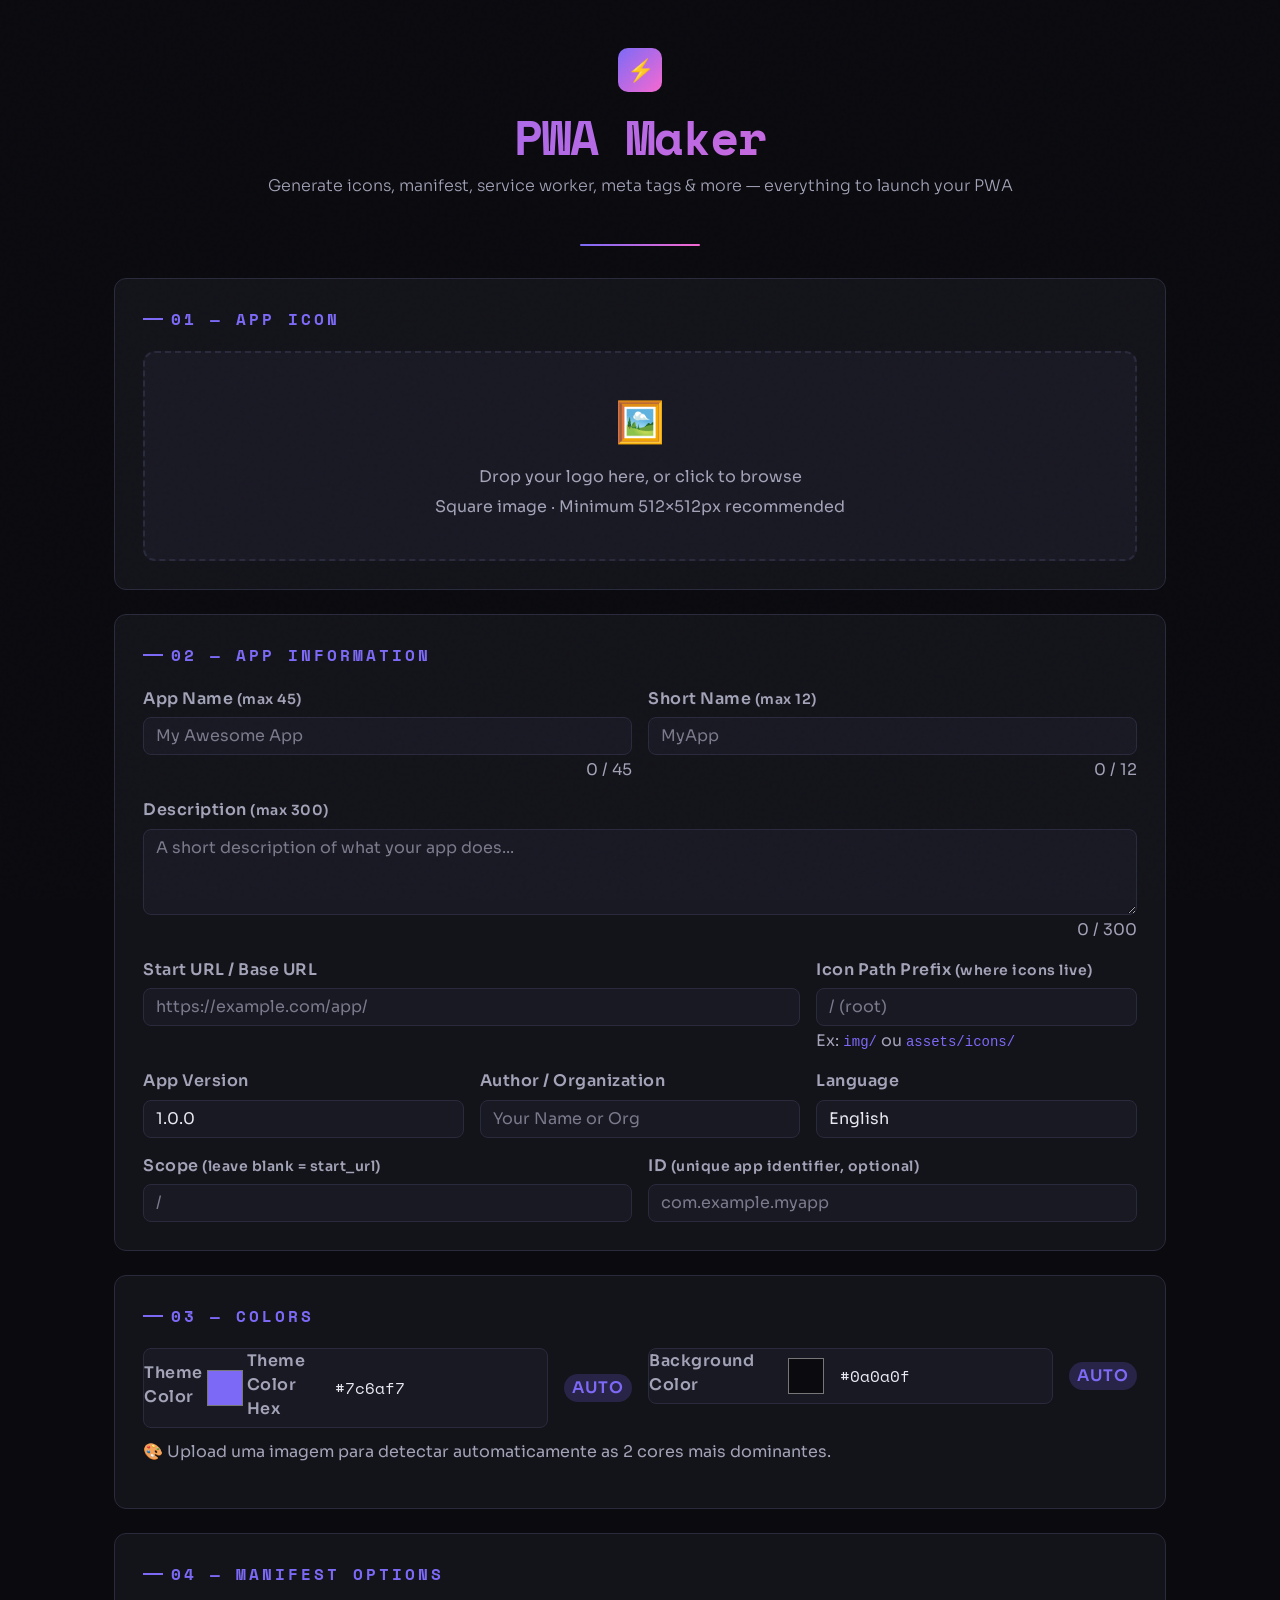
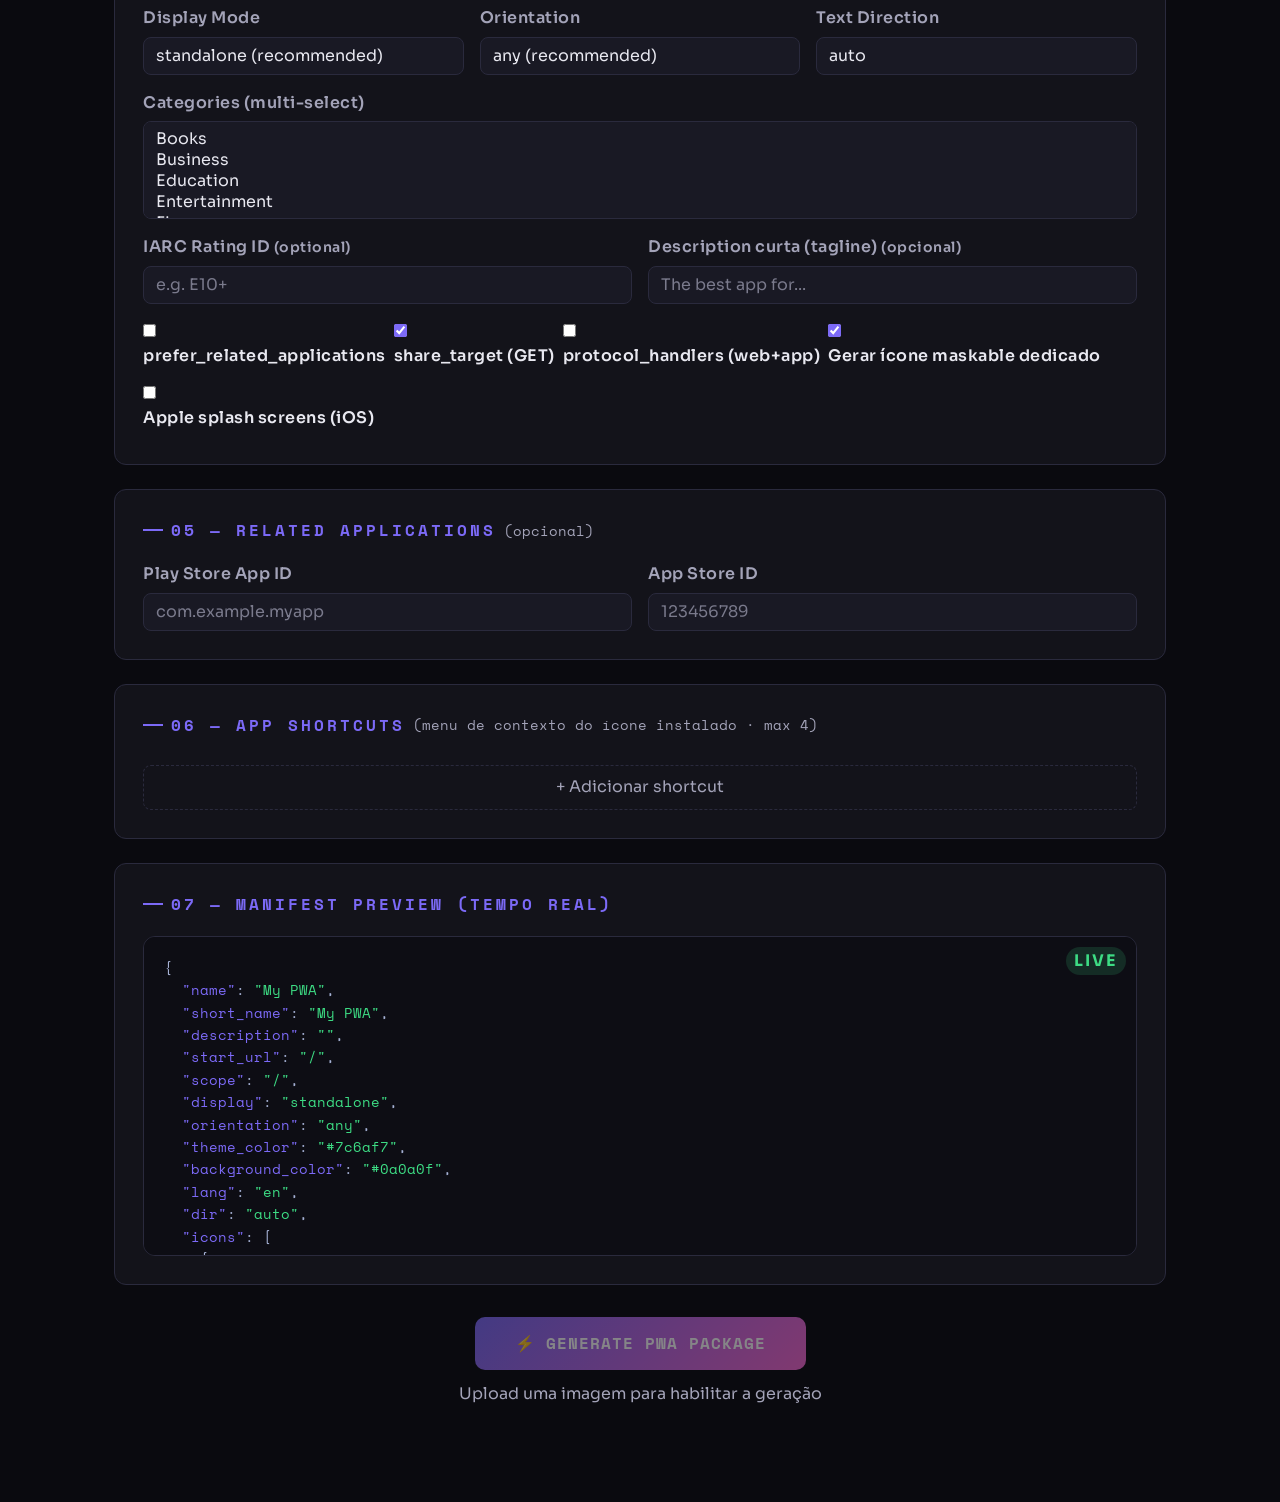
==== index.html @ 0af58d2f "Update color picker labels in index.html" ====
<!doctype html>
<html lang="en">
    <head>
        <meta charset="UTF-8" />
        <meta name="viewport" content="width=device-width, initial-scale=1.0" />
        <title>PWA Maker — Complete PWA Generator</title>
        <link rel="preconnect" href="https://fonts.googleapis.com" />
        <link rel="preconnect" href="https://fonts.gstatic.com" crossorigin />
        <link
            href="https://fonts.googleapis.com/css2?family=Space+Mono:wght@400;700&family=Sora:wght@300;400;600&display=swap"
            rel="stylesheet"
        />
        <link href="https://cdn.jsdelivr.net/npm/bootstrap@5.3.2/dist/css/bootstrap.min.css" rel="stylesheet" />
        <link href="https://cdn.jsdelivr.net/npm/select2@4.1.0-rc.0/dist/css/select2.min.css" rel="stylesheet" />
        <link
            href="https://cdn.jsdelivr.net/npm/select2-bootstrap-5-theme@1.3.0/dist/select2-bootstrap-5-theme.min.css"
            rel="stylesheet"
        />
        <link rel="stylesheet" type="text/css" href="style.css" />
        <meta charset="UTF-8">
        <meta name="viewport" content="width=device-width, initial-scale=1.0">
        <title>PWA Maker</title>
        <meta name="title" content="PWA Maker">
        <meta name="description" content="Create a complete PWA, easy and fast">
        <meta name="keywords" content="productivity, utilities">
        <meta name="author" content="Terremoth @ Imaginum Softworks">
        <meta name="language" content="en">
        <meta name="robots" content="index, follow">
        <meta name="revisit-after" content="7 days">
        <meta name="generator" content="PWA Maker">
        <link rel="canonical" href="https://terremoth.github.io/pwa-maker/">
        
        <!-- ══════════════════════════════════════════════ -->
        <!-- Open Graph / Facebook / LinkedIn / WhatsApp    -->
        <!-- ══════════════════════════════════════════════ -->
        <meta property="og:type" content="website">
        <meta property="og:url" content="https://terremoth.github.io/pwa-maker/">
        <meta property="og:title" content="PWA Maker">
        <meta property="og:description" content="Create a complete PWA, easy and fast">
        <meta property="og:image" content="https://terremoth.github.io/pwa-maker/img/social-preview-github.png">
        <meta property="og:image:secure_url" content="https://terremoth.github.io/pwa-maker/img/social-preview-github.png">
        <meta property="og:image:type" content="image/png">
        <meta property="og:image:width" content="1280">
        <meta property="og:image:height" content="640">
        <meta property="og:image:alt" content="PWA Maker">
        <meta property="og:locale" content="en_US">
        <meta property="og:site_name" content="PWA Maker">
        
        <!-- ══════════════════════════════════════════════ -->
        <!-- Twitter / X                                    -->
        <!-- ══════════════════════════════════════════════ -->
        <meta name="twitter:card" content="summary_large_image">
        <meta name="twitter:site" content="@yourhandle">
        <meta name="twitter:creator" content="@yourhandle">
        <meta name="twitter:url" content="https://terremoth.github.io/pwa-maker/">
        <meta name="twitter:title" content="PWA Maker">
        <meta name="twitter:description" content="Create a complete PWA, easy and fast">
        <meta name="twitter:image" content="https://terremoth.github.io/pwa-maker/img/social-preview-github.png">
        <meta name="twitter:image:alt" content="PWA Maker">
        
        <!-- ══════════════════════════════════════════════ -->
        <!-- Pinterest                                      -->
        <!-- ══════════════════════════════════════════════ -->
        <meta name="pinterest-rich-pin" content="true">
        
        <!-- ══════════════════════════════════════════════ -->
        <!-- Microsoft / Windows / Edge                     -->
        <!-- ══════════════════════════════════════════════ -->
        <meta name="msapplication-TileColor" content="#8060e0">
        <meta name="msapplication-TileImage" content="img/icon-192.png">
        <meta name="msapplication-tooltip" content="Create a complete PWA, easy and fast">
        <meta name="msapplication-starturl" content="https://terremoth.github.io/pwa-maker/">
        <meta name="msapplication-navbutton-color" content="#e0e0ff">
        <meta name="msapplication-config" content="browserconfig.xml">
        <meta name="msapplication-task" content="name=PWA Maker;action-uri=https://terremoth.github.io/pwa-maker/;icon-uri=img/icon-32.png">
        
        <!-- ══════════════════════════════════════════════ -->
        <!-- Apple / iOS / Safari                           -->
        <!-- ══════════════════════════════════════════════ -->
        <meta name="apple-mobile-web-app-capable" content="yes">
        <meta name="apple-mobile-web-app-status-bar-style" content="black-translucent">
        <meta name="apple-mobile-web-app-title" content="PWA Maker">
        <meta name="format-detection" content="telephone=no">
        
        <!-- ══════════════════════════════════════════════ -->
        <!-- PWA / Theme Color                              -->
        <!-- ══════════════════════════════════════════════ -->
        <meta name="theme-color" content="#e0e0ff">
        <meta name="mobile-web-app-capable" content="yes">
        <meta name="application-name" content="PWA Maker">
        
        <!-- ══════════════════════════════════════════════ -->
        <!-- Favicon & Icons                                -->
        <!-- ══════════════════════════════════════════════ -->
        <link rel="shortcut icon" href="img/favicon.ico">
        <link rel="icon" type="image/x-icon" href="img/favicon.ico">
        <link rel="icon" type="image/png" sizes="16x16" href="img/icon-16.png">
        <link rel="icon" type="image/png" sizes="32x32" href="img/icon-32.png">
        <link rel="icon" type="image/png" sizes="64x64" href="img/icon-64.png">
        <link rel="icon" type="image/png" sizes="128x128" href="img/icon-128.png">
        <link rel="icon" type="image/png" sizes="192x192" href="img/icon-192.png">
        <link rel="icon" type="image/png" sizes="512x512" href="img/icon-512.png">
        <link rel="apple-touch-icon" href="img/icon-192.png">
        <link rel="apple-touch-icon" sizes="180x180" href="img/icon-192.png">
        <link rel="apple-touch-icon" sizes="512x512" href="img/icon-512.png">
        <link rel="mask-icon" href="img/icon-512.png" color="#e0e0ff">
        
        <!-- ══════════════════════════════════════════════ -->
        <!-- Manifest                                       -->
        <!-- ══════════════════════════════════════════════ -->
        <link rel="manifest" href="manifest.json">
        
        <!-- ══════════════════════════════════════════════ -->
        <!-- Service Worker + PWA Install Prompt            -->
        <!-- (place before </body> or keep here)            -->
        <!-- ══════════════════════════════════════════════ -->
        <script>
        if ('serviceWorker' in navigator) {
          window.addEventListener('load', () => {
            navigator.serviceWorker.register('service-worker.js').then(reg => {
              console.log('[PWA] SW registered, scope:', reg.scope);
              reg.addEventListener('updatefound', () => {
                const nw = reg.installing;
                nw.addEventListener('statechange', () => {
                  if (nw.state === 'installed' && navigator.serviceWorker.controller) {
                    if (confirm('Nova versão disponível! Recarregar?')) {
                      nw.postMessage({ type: 'SKIP_WAITING' });
                      location.reload();
                    }
                  }
                });
              });
            }).catch(err => console.error('[PWA] SW failed:', err));
          });
        }
        
        let _installPrompt = null;
        window.addEventListener('beforeinstallprompt', e => {
          e.preventDefault(); _installPrompt = e;
          // Show your install button: document.getElementById('btn-install').hidden = false;
        });
        function installPWA() {
          if (!_installPrompt) return;
          _installPrompt.prompt();
          _installPrompt.userChoice.then(() => { _installPrompt = null; });
        }
        window.addEventListener('appinstalled', () => console.log('[PWA] App installed!'));
        </script>
    </head>
    <body>
        <header>
            <div class="logo-icon">⚡</div>
            <h1>PWA Maker</h1>
            <p class="subtitle">
                Generate icons, manifest, service worker, meta tags & more — everything to launch your PWA
            </p>
        </header>

        <div class="main-container">
            <!-- ── 01 Icon ─────────────────────────────────────────── -->
            <div class="section-card">
                <label for="iconFile" class="section-title">01 — App Icon</label>
                <div id="dropZone" class="drop-zone">
                    <input type="file" id="iconFile" accept="image/*" />
                    <span class="drop-zone-icon">🖼️</span>
                    <div class="drop-zone-text">Drop your logo here, or click to browse</div>
                    <div class="drop-zone-hint">Square image · Minimum 512×512px recommended</div>
                </div>
                <div id="previewContainer" class="preview-container mt-3">
                    <img id="previewImg" class="preview-img" src="" alt="Preview" />
                    <div class="preview-info">
                        <div id="previewName" class="preview-name"></div>
                        <div id="previewSize" class="preview-size"></div>
                        <div id="previewDims" class="preview-size"></div>
                    </div>
                    <button class="btn-remove" id="removeIcon">✕</button>
                </div>
                <!-- Maskable preview -->
                <div class="maskable-preview" id="maskablePreview">
                    <div style="color: var(--muted); width: 100%; margin-bottom: 0.25rem">
                        🎭 <strong style="color: var(--text)">Maskable icon preview</strong> — como ficará em diferentes
                        formatos de recorte Android:
                    </div>
                    <div class="mask-item mask-circle">
                        <canvas id="maskCircle" width="64" height="64"></canvas><span>Circle</span>
                    </div>
                    <div class="mask-item mask-squircle">
                        <canvas id="maskSquircle" width="64" height="64"></canvas><span>Squircle</span>
                    </div>
                    <div class="mask-item mask-square">
                        <canvas id="maskSquare" width="64" height="64"></canvas><span>Square</span>
                    </div>
                    <div class="mask-item">
                        <canvas id="maskFull" width="64" height="64"></canvas><span>Full (safe zone)</span>
                    </div>
                </div>
            </div>

            <!-- ── 02 App Info ─────────────────────────────────────── -->
            <div class="section-card">
                <div class="section-title">02 — App Information</div>
                <div class="row g-3">
                    <div class="col-md-6">
                        <label for="appName">App Name <small style="color: var(--muted)">(max 45)</small></label>
                        <input
                            type="text"
                            id="appName"
                            class="form-control"
                            maxlength="45"
                            placeholder="My Awesome App"
                        />
                        <div class="char-count" id="nameCount">0 / 45</div>
                    </div>
                    <div class="col-md-6">
                        <label for="shortName">Short Name <small style="color: var(--muted)">(max 12)</small></label>
                        <input type="text" id="shortName" class="form-control" maxlength="12" placeholder="MyApp" />
                        <div class="char-count" id="shortCount">0 / 12</div>
                    </div>
                    <div class="col-12">
                        <label for="description">Description <small style="color: var(--muted)">(max 300)</small></label>
                        <textarea
                            id="description"
                            class="form-control"
                            maxlength="300"
                            rows="3"
                            placeholder="A short description of what your app does..."
                        ></textarea>
                        <div class="char-count" id="descCount">0 / 300</div>
                    </div>
                    <div class="col-md-8">
                        <label for="startUrl">Start URL / Base URL</label>
                        <input type="url" id="startUrl" class="form-control" placeholder="https://example.com/app/" />
                        <div class="field-error" id="urlError">Please enter a valid URL starting with https://</div>
                    </div>
                    <div class="col-md-4">
                        <label for="iconPath">Icon Path Prefix <small style="color: var(--muted)">(where icons live)</small></label>
                        <input type="text" id="iconPath" class="form-control" placeholder="/ (root)" value="" />
                        <div style="color: var(--muted); margin-top: 3px">
                            Ex: <code style="color: var(--accent)">img/</code> ou
                            <code style="color: var(--accent)">assets/icons/</code>
                        </div>
                    </div>
                    <div class="col-md-4">
                        <label for="appVersion">App Version</label>
                        <input type="text" id="appVersion" class="form-control" placeholder="1.0.0" value="1.0.0" />
                    </div>
                    <div class="col-md-4">
                        <label for="appAuthor">Author / Organization</label>
                        <input type="text" id="appAuthor" class="form-control" placeholder="Your Name or Org" />
                    </div>
                    <div class="col-md-4">
                        <label for="appLang">Language</label>
                        <select id="appLang" class="form-select">
                            <option value="en" data-locale="en_US">English</option>
                            <option value="pt" data-locale="pt_BR">Portuguese (Brazil)</option>
                            <option value="pt-PT" data-locale="pt_PT">Portuguese (Portugal)</option>
                            <option value="es" data-locale="es_ES">Spanish</option>
                            <option value="fr" data-locale="fr_FR">French</option>
                            <option value="de" data-locale="de_DE">German</option>
                            <option value="it" data-locale="it_IT">Italian</option>
                            <option value="ja" data-locale="ja_JP">Japanese</option>
                            <option value="zh" data-locale="zh_CN">Chinese (Simplified)</option>
                            <option value="zh-TW" data-locale="zh_TW">Chinese (Traditional)</option>
                            <option value="ko" data-locale="ko_KR">Korean</option>
                            <option value="ar" data-locale="ar_SA">Arabic</option>
                            <option value="ru" data-locale="ru_RU">Russian</option>
                            <option value="nl" data-locale="nl_NL">Dutch</option>
                            <option value="pl" data-locale="pl_PL">Polish</option>
                            <option value="sv" data-locale="sv_SE">Swedish</option>
                            <option value="tr" data-locale="tr_TR">Turkish</option>
                            <option value="hi" data-locale="hi_IN">Hindi</option>
                            <option value="id" data-locale="id_ID">Indonesian</option>
                            <option value="vi" data-locale="vi_VN">Vietnamese</option>
                        </select>
                    </div>
                    <div class="col-md-6">
                        <label for="scope">Scope <small style="color: var(--muted)">(leave blank = start_url)</small></label>
                        <input type="text" id="scope" class="form-control" placeholder="/" />
                    </div>
                    <div class="col-md-6">
                        <label for="appId">ID <small style="color: var(--muted)">(unique app identifier, optional)</small></label>
                        <input type="text" id="appId" class="form-control" placeholder="com.example.myapp" />
                    </div>
                </div>
            </div>

            <!-- ── 03 Colors ───────────────────────────────────────── -->
            <div class="section-card">
                <div class="section-title">03 — Colors</div>
                <div class="row g-3">
                    <div class="col-md-6">
                        <div class="color-row">
                            <div class="color-input-wrap">
                                <label for="themeColorPicker">Theme Color</label>
                                <input type="color" class="color-swatch" id="themeColorPicker" value="#7c6af7" />
                                <label for="themeColorHex">Theme Color Hex</label>
                                <input type="text" class="color-hex" id="themeColorHex" value="#7c6af7" maxlength="7" />
                            </div>
                            <span class="auto-badge" id="themeBadge">auto</span>
                        </div>
                    </div>
                    <div class="col-md-6">
                        <div class="color-row">
                            <div class="color-input-wrap">
                                <label for="bgColorPicker">Background Color</label>
                                <input type="color" class="color-swatch" id="bgColorPicker" value="#0a0a0f" />
                                <label for="bgColorHex" style="display:none;visibility:hidden">Background Color Hex</label>
                                <input type="text" class="color-hex" id="bgColorHex" value="#0a0a0f" maxlength="7" />
                            </div>
                            <span class="auto-badge" id="bgBadge">auto</span>
                        </div>
                    </div>
                </div>
                <p style="color: var(--muted); margin-top: 0.75rem">
                    🎨 Upload uma imagem para detectar automaticamente as 2 cores mais dominantes.
                </p>
            </div>

            <!-- ── 04 Manifest Options ─────────────────────────────── -->
            <div class="section-card">
                <div class="section-title">04 — Manifest Options</div>
                <div class="row g-3">
                    <div class="col-md-4">
                        <label for="display">Display Mode</label>
                        <select id="display" class="form-select">
                            <option value="standalone">standalone (recommended)</option>
                            <option value="fullscreen">fullscreen</option>
                            <option value="minimal-ui">minimal-ui</option>
                            <option value="browser">browser</option>
                        </select>
                    </div>
                    <div class="col-md-4">
                        <label for="orientation">Orientation</label>
                        <select id="orientation" class="form-select">
                            <option value="any">any (recommended)</option>
                            <option value="natural">natural</option>
                            <option value="portrait">portrait</option>
                            <option value="portrait-primary">portrait-primary</option>
                            <option value="portrait-secondary">portrait-secondary</option>
                            <option value="landscape">landscape</option>
                            <option value="landscape-primary">landscape-primary</option>
                            <option value="landscape-secondary">landscape-secondary</option>
                        </select>
                    </div>
                    <div class="col-md-4">
                        <label for="dir">Text Direction</label>
                        <select id="dir" class="form-select">
                            <option value="auto">auto</option>
                            <option value="ltr">ltr (left-to-right)</option>
                            <option value="rtl">rtl (right-to-left)</option>
                        </select>
                    </div>
                    <div class="col-12">
                        <label for="categories">Categories (multi-select)</label>
                        <select id="categories" class="form-select" multiple>
                            <option value="books">Books</option>
                            <option value="business">Business</option>
                            <option value="education">Education</option>
                            <option value="entertainment">Entertainment</option>
                            <option value="finance">Finance</option>
                            <option value="fitness">Fitness</option>
                            <option value="food">Food</option>
                            <option value="games">Games</option>
                            <option value="government">Government</option>
                            <option value="health">Health</option>
                            <option value="kids">Kids</option>
                            <option value="lifestyle">Lifestyle</option>
                            <option value="magazines">Magazines</option>
                            <option value="medical">Medical</option>
                            <option value="music">Music</option>
                            <option value="navigation">Navigation</option>
                            <option value="news">News</option>
                            <option value="personalization">Personalization</option>
                            <option value="photo">Photo</option>
                            <option value="politics">Politics</option>
                            <option value="productivity">Productivity</option>
                            <option value="security">Security</option>
                            <option value="shopping">Shopping</option>
                            <option value="social">Social</option>
                            <option value="sports">Sports</option>
                            <option value="travel">Travel</option>
                            <option value="utilities">Utilities</option>
                            <option value="weather">Weather</option>
                        </select>
                    </div>
                    <div class="col-md-6">
                        <label for="iarc">IARC Rating ID <small style="color: var(--muted)">(optional)</small></label>
                        <input type="text" id="iarc" class="form-control" placeholder="e.g. E10+" />
                    </div>
                    <div class="col-md-6">
                        <label for="tagline">Description curta (tagline) <small style="color: var(--muted)">(opcional)</small></label>
                        <input
                            type="text"
                            id="tagline"
                            class="form-control"
                            maxlength="120"
                            placeholder="The best app for..."
                        />
                    </div>
                    <div class="col-12">
                        <div class="row g-2">
                            <div class="col-auto">
                                <input type="checkbox" id="preferRelatedApps" style="accent-color: var(--accent)" />    
                                <label for="preferRelatedApps" class="d-flex align-items-center gap-2" style="color: var(--text); cursor: pointer;">prefer_related_applications</label>
                            </div>
                            <div class="col-auto">
                                 <input
                                        type="checkbox"
                                        id="includeShareTarget"
                                        checked
                                        style="accent-color: var(--accent)"
                                    />
                                <label
                                    for="includeShareTarget"
                                    class="d-flex align-items-center gap-2"
                                    style="color: var(--text); cursor: pointer;">
                                    share_target (GET)
                                </label>
                            </div>
                            <div class="col-auto">
                                 <input
                                        type="checkbox"
                                        id="includeProtocolHandlers"
                                        style="accent-color: var(--accent)"
                                    />
                                <label
                                    for="includeProtocolHandlers"
                                    class="d-flex align-items-center gap-2"
                                    style="color: var(--text); cursor: pointer;">
                                    protocol_handlers (web+app)
                                </label>
                            </div>
                            <div class="col-auto">
                                <input
                                        type="checkbox"
                                        id="genMaskable"
                                        checked
                                        style="accent-color: var(--accent)"
                                    />
                                <label
                                    for="genMaskable"
                                    class="d-flex align-items-center gap-2"
                                    style="color: var(--text); cursor: pointer;">
                                    Gerar ícone maskable dedicado
                                </label>
                            </div>
                            <div class="col-auto">
                                <input type="checkbox" id="genSplash" style="accent-color: var(--accent)" />
                                <label
                                    for="genSplash"
                                    class="d-flex align-items-center gap-2"
                                    style="color: var(--text); cursor: pointer;">
                                    Apple splash screens (iOS)
                                </label>
                            </div>
                        </div>
                    </div>
                </div>
            </div>

            <!-- ── 05 Related Apps ─────────────────────────────────── -->
            <div class="section-card">
                <div class="section-title">
                    05 — Related Applications
                    <small
                        style="
                            color: var(--muted);
                            letter-spacing: 0;
                            text-transform: none;
                            font-weight: 400;
                        "
                        >(opcional)</small
                    >
                </div>
                <div class="row g-3">
                    <div class="col-md-6">
                        <label for="playStoreId">Play Store App ID</label>
                        <input type="text" id="playStoreId" class="form-control" placeholder="com.example.myapp" />
                    </div>
                    <div class="col-md-6">
                        <label for="appStoreId">App Store ID</label>
                        <input type="text" id="appStoreId" class="form-control" placeholder="123456789" />
                    </div>
                </div>
            </div>

            <!-- ── 06 Shortcuts ────────────────────────────────────── -->
            <div class="section-card">
                <div class="section-title">
                    06 — App Shortcuts
                    <small
                        style="
                            color: var(--muted);
                            letter-spacing: 0;
                            text-transform: none;
                            font-weight: 400;
                        "
                        >(menu de contexto do ícone instalado · max 4)</small
                    >
                </div>
                <div id="shortcutsList"></div>
                <button class="btn-add" id="addShortcut">+ Adicionar shortcut</button>
            </div>

            <!-- ── 07 Live Preview ─────────────────────────────────── -->
            <div class="section-card">
                <div class="section-title">07 — Manifest Preview (tempo real)</div>
                <div class="live-preview">
                    <span class="live-badge">LIVE</span>
                    <pre id="liveManifest">{}</pre>
                </div>
            </div>

            <!-- ── Generate ────────────────────────────────────────── -->
            <div style="text-align: center; margin: 2rem 0">
                <button id="generateBtn" class="btn-generate" disabled><span>⚡</span> Generate PWA Package</button>
                <p style="color: var(--muted); margin-top: 0.75rem" id="generateHint">
                    Upload uma imagem para habilitar a geração
                </p>
            </div>

            <!-- Progress -->
            <div class="progress-wrap" id="progressWrap">
                <div class="progress-text" id="progressText">Processando...</div>
                <div class="progress-bar-track"><div class="progress-bar-fill" id="progressFill"></div></div>
            </div>

            <!-- ── Output ──────────────────────────────────────────── -->
            <div class="output-section" id="outputSection">
                <div class="section-card">
                    <div class="section-title">✅ Arquivos Gerados</div>
                    <div class="d-flex gap-3 flex-wrap align-items-center">
                        <a id="downloadZip" class="download-btn">📦 Download icons.zip</a>
                        <div style="color: var(--muted)" id="zipContents"></div>
                    </div>
                </div>

                <div class="section-card">
                    <div class="section-title">🖼️ Icon Preview</div>
                    <div class="icon-grid" id="iconGrid"></div>
                </div>

                <div class="section-card">
                    <div class="section-title">📋 Code Output</div>
                    <div class="output-tabs">
                        <button class="tab-btn active" data-tab="headTab">HTML Head</button>
                        <button class="tab-btn" data-tab="manifestTab">manifest.json</button>
                        <button class="tab-btn" data-tab="swTab">service-worker.js</button>
                        <button class="tab-btn" data-tab="jsonldTab">JSON-LD</button>
                        <button class="tab-btn" data-tab="offlineTab">offline.html</button>
                        <button class="tab-btn" data-tab="robotsTab">robots.txt</button>
                    </div>
                    <div class="tab-content active" id="headTab">
                        <div class="code-block">
                            <button class="btn-copy" onclick="copyCode('headCode')">copy</button>
                            <pre id="headCode"></pre>
                        </div>
                    </div>
                    <div class="tab-content" id="manifestTab">
                        <div class="code-block">
                            <button class="btn-copy" onclick="copyCode('manifestCode')">copy</button>
                            <pre id="manifestCode"></pre>
                        </div>
                    </div>
                    <div class="tab-content" id="swTab">
                        <div style="color: var(--muted); margin-bottom: 0.75rem; padding: 0 2px">
                            ⚙️ Coloque na <strong style="color: var(--text)">raiz do site</strong> (mesmo nível do
                            index.html). O registro está incluído no HTML Head.
                        </div>
                        <div class="code-block">
                            <button class="btn-copy" onclick="copyCode('swCode')">copy</button>
                            <pre id="swCode"></pre>
                        </div>
                    </div>
                    <div class="tab-content" id="jsonldTab">
                        <div class="code-block">
                            <button class="btn-copy" onclick="copyCode('jsonldCode')">copy</button>
                            <pre id="jsonldCode"></pre>
                        </div>
                    </div>
                    <div class="tab-content" id="offlineTab">
                        <div style="color: var(--muted); margin-bottom: 0.75rem; padding: 0 2px">
                            📴 Página exibida quando o usuário está offline e a página não está em cache. Salve como
                            <strong style="color: var(--text)">offline.html</strong> na raiz.
                        </div>
                        <div class="code-block">
                            <button class="btn-copy" onclick="copyCode('offlineCode')">copy</button>
                            <pre id="offlineCode"></pre>
                        </div>
                    </div>
                    <div class="tab-content" id="robotsTab">
                        <div style="color: var(--muted); margin-bottom: 0.75rem; padding: 0 2px">
                            🤖 <strong style="color: var(--text)">robots.txt</strong> +
                            <strong style="color: var(--text)">sitemap.xml</strong> básicos gerados com sua URL.
                        </div>
                        <div class="code-block" style="margin-bottom: 0.75rem">
                            <button class="btn-copy" onclick="copyCode('robotsCode')">copy robots.txt</button>
                            <pre id="robotsCode"></pre>
                        </div>
                        <div class="code-block">
                            <button class="btn-copy" onclick="copyCode('sitemapCode')">copy sitemap.xml</button>
                            <pre id="sitemapCode"></pre>
                        </div>
                    </div>
                </div>
            </div>

            <!-- Sticky regen -->
            <div class="sticky-regen" id="stickyRegen">
                <button class="btn-regen" id="regenBtn">↺ Regenerar com dados atuais</button>
            </div>
        </div>
        <!-- /main-container -->

        <!-- Toast container -->
        <div class="toast-container" id="toastContainer"></div>
        <script defer src="https://code.jquery.com/jquery-3.7.1.min.js"></script>
        <script defer src="https://cdn.jsdelivr.net/npm/jszip@3.10.1/dist/jszip.min.js"></script>
        <script defer src="https://cdn.jsdelivr.net/npm/bootstrap@5.3.2/dist/js/bootstrap.bundle.min.js"></script>
        <script defer src="https://cdn.jsdelivr.net/npm/select2@4.1.0-rc.0/dist/js/select2.min.js"></script>
        <script defer src="script.js"></script>
    </body>
</html>
---- style.css ----
:root {
    --bg: #0a0a0f;
    --surface: #13131a;
    --surface2: #191924;
    --border: #2a2a3d;
    --accent: #7c6af7;
    --accent2: #f768d1;
    --text: #e8e8f0;
    --muted: #A3A3B8;
    --success: #3ddc84;
    --warn: #f7a768;
    --danger: #f76868;
    --radius: 12px;
    /* Override Bootstrap CSS vars so Select2 b5 theme inherits our dark colors */
    --bs-body-color: #e8e8f0;
    --bs-body-bg: #1c1c28;
    --bs-border-color: #2a2a3d;
    --bs-body-color-rgb: 232, 232, 240;
}
* {
    box-sizing: border-box;
    margin: 0;
    padding: 0;
}
html {
    font-size: 100%;
}
body {
    background: var(--bg);
    color: var(--text);
    font-family: "Sora", sans-serif;
    min-height: 100vh;
    overflow-x: hidden;
    font-size: 1rem; /* 16px */
    line-height: 1.5;
}
body::before {
    content: "";
    position: fixed;
    inset: 0;
    background-image: url("data:image/svg+xml,%3Csvg viewBox='0 0 256 256' xmlns='http://www.w3.org/2000/svg'%3E%3Cfilter id='noise'%3E%3CfeTurbulence type='fractalNoise' baseFrequency='0.9' numOctaves='4' stitchTiles='stitch'/%3E%3C/filter%3E%3Crect width='100%25' height='100%25' filter='url(%23noise)' opacity='0.04'/%3E%3C/svg%3E");
    pointer-events: none;
    z-index: 9999;
    opacity: 0.4;
}

header {
    padding: 3rem 0 2rem;
    text-align: center;
    position: relative;
}
header::after {
    content: "";
    position: absolute;
    bottom: 0;
    left: 50%;
    transform: translateX(-50%);
    width: 120px;
    height: 2px;
    background: linear-gradient(90deg, var(--accent), var(--accent2));
    border-radius: 2px;
}
.logo-icon {
    width: 44px;
    height: 44px;
    background: linear-gradient(135deg, var(--accent), var(--accent2));
    border-radius: 10px;
    display: inline-flex;
    align-items: center;
    justify-content: center;
    font-size: 22px;
    margin-bottom: 1rem;
}
h1 {
    font-family: "Space Mono", monospace;
    font-size: clamp(1.8rem, 4vw, 3rem);
    font-weight: 700;
    letter-spacing: -1px;
    background: linear-gradient(135deg, var(--accent) 0%, var(--accent2) 100%);
    -webkit-background-clip: text;
    -webkit-text-fill-color: transparent;
    background-clip: text;
}
.subtitle {
    color: var(--muted);
    margin-top: 0.5rem;
    font-weight: 300;
}
.main-container {
    max-width: 1100px;
    margin: 0 auto;
    padding: 2rem 1.5rem 4rem;
}

.section-card {
    background: var(--surface);
    border: 1px solid var(--border);
    border-radius: var(--radius);
    padding: 1.75rem;
    margin-bottom: 1.5rem;
    transition: border-color 0.3s;
}
.section-card:hover {
    border-color: rgba(124, 106, 247, 0.4);
}
.section-title {
    font-family: "Space Mono", monospace;
    font-weight: 700;
    letter-spacing: 3px;
    text-transform: uppercase;
    color: var(--accent);
    margin-bottom: 1.25rem;
    display: flex;
    align-items: center;
    gap: 8px;
}
.section-title::before {
    content: "";
    display: block;
    width: 20px;
    height: 2px;
    background: var(--accent);
}

label {
    font-weight: 600;
    color: var(--muted);
    letter-spacing: 0.5px;
    margin-bottom: 0.4rem;
    display: block;
}
.form-control,
.form-select {
    background: var(--surface2) !important;
    border: 1px solid var(--border) !important;
    color: var(--text) !important;
    border-radius: 8px !important;
    font-family: "Sora", sans-serif !important;
    transition: border-color 0.2s, box-shadow 0.2s !important;
}
.form-control:focus,
.form-select:focus {
    border-color: var(--accent) !important;
    box-shadow: 0 0 0 3px rgba(124, 106, 247, 0.15) !important;
    outline: none !important;
}
.form-control::placeholder {
    color: var(--muted) !important;
    opacity: 0.7 !important;
}
.char-count {
    color: var(--muted);
    text-align: right;
    margin-top: 3px;
}
.char-count.warning {
    color: var(--warn);
}
.char-count.danger {
    color: var(--danger);
}
.field-error {
    color: var(--danger);
    margin-top: 4px;
    display: none;
}
.field-error.show {
    display: block;
}

/* Drop zone */
.drop-zone {
    border: 2px dashed var(--border);
    border-radius: var(--radius);
    padding: 2.5rem;
    text-align: center;
    cursor: pointer;
    transition: all 0.3s;
    position: relative;
    background: var(--surface2);
}
.drop-zone:hover,
.drop-zone.dragover {
    border-color: var(--accent);
    background: rgba(124, 106, 247, 0.05);
}
.drop-zone input[type="file"] {
    position: absolute;
    inset: 0;
    opacity: 0;
    cursor: pointer;
    width: 100%;
    height: 100%;
}
.drop-zone-icon {
    font-size: 2.5rem;
    margin-bottom: 0.75rem;
    display: block;
}
.drop-zone-text {
    color: var(--muted);
}
.drop-zone-hint {
    color: var(--muted);
    margin-top: 0.4rem;
}
.preview-container {
    display: none;
    align-items: center;
    gap: 1.5rem;
    padding: 1rem;
    background: var(--surface2);
    border: 1px solid var(--border);
    border-radius: var(--radius);
}
.preview-img {
    width: 72px;
    height: 72px;
    object-fit: cover;
    border-radius: 8px;
    border: 2px solid var(--border);
}
.preview-info {
    flex: 1;
}
.preview-name {
    font-weight: 600;
}
.preview-size {
    color: var(--muted);
    margin-top: 3px;
}
.btn-remove {
    background: none;
    border: none;
    color: var(--muted);
    cursor: pointer;
    font-size: 1.2rem;
    padding: 4px;
    transition: color 0.2s;
}
.btn-remove:hover {
    color: var(--danger);
}

/* Maskable preview */
.maskable-preview {
    display: none;
    gap: 12px;
    flex-wrap: wrap;
    margin-top: 1rem;
    align-items: center;
}
.maskable-preview.show {
    display: flex;
}
.mask-item {
    text-align: center;
}
.mask-item span {
    display: block;
    color: var(--muted);
    margin-top: 4px;
    font-family: "Space Mono", monospace;
}
.mask-circle canvas {
    border-radius: 50%;
}
.mask-squircle canvas {
    border-radius: 22%;
}
.mask-square canvas {
    border-radius: 4px;
}

/* Color row */
.color-row {
    display: flex;
    align-items: center;
    gap: 1rem;
}
.color-input-wrap {
    position: relative;
    display: flex;
    align-items: center;
    background: var(--surface2);
    border: 1px solid var(--border);
    border-radius: 8px;
    overflow: hidden;
    flex: 1;
    transition: border-color 0.2s;
}
.color-input-wrap:focus-within {
    border-color: var(--accent);
}
.color-swatch {
    width: 44px;
    height: 44px;
    border: none;
    background: none;
    cursor: pointer;
    padding: 4px;
    flex-shrink: 0;
}
.color-hex {
    flex: 1;
    background: none;
    border: none;
    outline: none;
    color: var(--text);
    font-family: "Space Mono", monospace;
    padding: 0 12px;
}
.auto-badge {
    letter-spacing: 1px;
    text-transform: uppercase;
    background: rgba(124, 106, 247, 0.2);
    color: var(--accent);
    padding: 2px 8px;
    border-radius: 20px;
    font-weight: 600;
    white-space: nowrap;
}

/* Select2 overrides */
.select2-container {
    width: 100% !important;
}
.select2-container--bootstrap-5 .select2-selection {
    background-color: var(--surface2) !important;
    border: 1px solid var(--border) !important;
    border-radius: 8px !important;
    min-height: 42px !important;
}
.select2-container--bootstrap-5.select2-container--focus .select2-selection,
.select2-container--bootstrap-5.select2-container--open .select2-selection {
    border-color: var(--accent) !important;
    box-shadow: 0 0 0 3px rgba(124, 106, 247, 0.15) !important;
}
.select2-container--bootstrap-5 .select2-selection--single {
    padding: 0 2.25rem 0 0.75rem !important;
}
.select2-container--bootstrap-5
    .select2-selection--single
    .select2-selection__rendered {
    color: var(--text) !important;
    line-height: 40px !important;
    padding: 0 !important;
}
.select2-container--bootstrap-5
    .select2-selection--single
    .select2-selection__placeholder {
    color: var(--muted) !important;
}
.select2-container--bootstrap-5 .select2-selection--multiple {
    padding: 4px 8px !important;
    min-height: 42px !important;
}
.select2-container--bootstrap-5 .select2-selection__choice {
    background: rgba(124, 106, 247, 0.2) !important;
    border: 1px solid rgba(124, 106, 247, 0.4) !important;
    color: var(--text) !important;
    border-radius: 20px !important;
    padding: 2px 10px !important;
}
.select2-container--bootstrap-5 .select2-selection__choice__remove {
    color: var(--muted) !important;
    border-right: none !important;
    background: none !important;
    padding-right: 4px !important;
}
.select2-container--bootstrap-5 .select2-selection__choice__remove:hover {
    color: var(--danger) !important;
    background: none !important;
}
.select2-container--bootstrap-5 .select2-dropdown {
    background-color: var(--surface) !important;
    border: 1px solid var(--border) !important;
    border-radius: 8px !important;
    box-shadow: 0 8px 32px rgba(0, 0, 0, 0.5) !important;
}
.select2-container--bootstrap-5 .select2-search--dropdown {
    padding: 8px !important;
    border-bottom: 1px solid var(--border) !important;
    background-color: var(--surface) !important;
}
.select2-container--bootstrap-5
    .select2-search--dropdown
    .select2-search__field {
    background-color: var(--surface2) !important;
    border: 1px solid var(--border) !important;
    color: var(--text) !important;
    border-radius: 6px !important;
    padding: 6px 10px !important;
    outline: none !important;
}
.select2-container--bootstrap-5 .select2-results {
    padding: 4px !important;
    background-color: var(--surface) !important;
}
.select2-container--bootstrap-5 .select2-results__option {
    color: var(--text) !important;
    padding: 8px 12px !important;
    border-radius: 6px !important;
    background-color: transparent !important;
}
.select2-container--bootstrap-5 .select2-results__option--highlighted,
.select2-container--bootstrap-5
    .select2-results__option--highlighted[aria-selected] {
    background-color: var(--accent) !important;
    color: #fff !important;
}
.select2-container--bootstrap-5
    .select2-results__option[aria-selected="true"]:not(
        .select2-results__option--highlighted
    ) {
    background-color: rgba(124, 106, 247, 0.15) !important;
    color: var(--accent) !important;
}

/* Shortcuts builder */
.shortcut-item {
    background: var(--surface2);
    border: 1px solid var(--border);
    border-radius: 8px;
    padding: 1rem;
    margin-bottom: 0.75rem;
    position: relative;
}
.shortcut-item .btn-remove-shortcut {
    position: absolute;
    top: 10px;
    right: 10px;
    background: none;
    border: none;
    color: var(--muted);
    cursor: pointer;
    font-size: 1rem;
    transition: color 0.2s;
}
.shortcut-item .btn-remove-shortcut:hover {
    color: var(--danger);
}
.btn-add {
    background: none;
    border: 1px dashed var(--border);
    color: var(--muted);
    border-radius: 8px;
    padding: 0.6rem 1rem;
    cursor: pointer;
    font-family: "Sora", sans-serif;
    transition: all 0.2s;
    width: 100%;
    margin-top: 0.5rem;
}
.btn-add:hover {
    border-color: var(--accent);
    color: var(--accent);
}

/* Manifest live preview */
.live-preview {
    background: #0d0d14;
    border: 1px solid var(--border);
    border-radius: var(--radius);
    padding: 1.25rem;
    overflow: auto;
    max-height: 320px;
    position: relative;
}
.live-preview pre {
    font-family: "Space Mono", monospace;
    color: #a8b4d8;
    margin: 0;
    white-space: pre;
    line-height: 1.6;
}
.live-badge {
    position: absolute;
    top: 10px;
    right: 10px;
    letter-spacing: 2px;
    text-transform: uppercase;
    background: rgba(61, 220, 132, 0.15);
    color: var(--success);
    padding: 2px 8px;
    border-radius: 20px;
    font-weight: 700;
}

/* Generate button */
.btn-generate {
    background: linear-gradient(135deg, var(--accent), var(--accent2));
    border: none;
    color: #fff;
    font-family: "Space Mono", monospace;
    font-weight: 700;
    letter-spacing: 1px;
    padding: 0.9rem 2.5rem;
    border-radius: 10px;
    cursor: pointer;
    transition: all 0.3s;
    display: inline-flex;
    align-items: center;
    gap: 10px;
    text-transform: uppercase;
}
.btn-generate:hover {
    transform: translateY(-2px);
    box-shadow: 0 8px 30px rgba(124, 106, 247, 0.4);
}
.btn-generate:active {
    transform: translateY(0);
}
.btn-generate:disabled {
    opacity: 0.5;
    cursor: not-allowed;
    transform: none;
    box-shadow: none;
}
.btn-regen {
    background: var(--surface2);
    border: 1px solid var(--accent);
    color: var(--accent);
    font-family: "Space Mono", monospace;
    font-weight: 700;
    letter-spacing: 1px;
    padding: 0.6rem 1.2rem;
    border-radius: 8px;
    cursor: pointer;
    transition: all 0.3s;
    display: inline-flex;
    align-items: center;
    gap: 8px;
    text-transform: uppercase;
}
.btn-regen:hover {
    background: var(--accent);
    color: #fff;
}

/* Progress */
.progress-wrap {
    display: none;
    background: var(--surface2);
    border: 1px solid var(--border);
    border-radius: var(--radius);
    padding: 1.5rem;
    margin-bottom: 1.5rem;
    text-align: center;
}
.progress-bar-track {
    height: 4px;
    background: var(--border);
    border-radius: 2px;
    margin-top: 1rem;
    overflow: hidden;
}
.progress-bar-fill {
    height: 100%;
    background: linear-gradient(90deg, var(--accent), var(--accent2));
    border-radius: 2px;
    transition: width 0.4s ease;
    width: 0%;
}
.progress-text {
    color: var(--muted);
}

/* Output */
.output-section {
    display: none;
}
.code-block {
    background: #0d0d14;
    border: 1px solid var(--border);
    border-radius: var(--radius);
    padding: 1.25rem;
    overflow-x: auto;
    position: relative;
}
.code-block pre {
    font-family: "Space Mono", monospace;
    color: #a8b4d8;
    margin: 0;
    white-space: pre;
    line-height: 1.6;
}
.btn-copy {
    position: absolute;
    top: 10px;
    right: 10px;
    background: var(--surface);
    border: 1px solid var(--border);
    color: var(--muted);
    padding: 4px 10px;
    border-radius: 6px;
    cursor: pointer;
    font-family: "Space Mono", monospace;
    transition: all 0.2s;
}
.btn-copy:hover {
    border-color: var(--accent);
    color: var(--accent);
}
.download-btn {
    display: inline-flex;
    align-items: center;
    gap: 8px;
    background: var(--surface2);
    border: 1px solid var(--accent);
    color: var(--accent);
    font-family: "Space Mono", monospace;
    font-weight: 700;
    letter-spacing: 1px;
    padding: 0.75rem 1.5rem;
    border-radius: 8px;
    cursor: pointer;
    text-decoration: none;
    transition: all 0.3s;
    text-transform: uppercase;
}
.download-btn:hover {
    background: var(--accent);
    color: #fff;
    transform: translateY(-2px);
    box-shadow: 0 6px 20px rgba(124, 106, 247, 0.3);
}

/* Icon preview grid */
.icon-grid {
    display: flex;
    flex-wrap: wrap;
    gap: 12px;
    align-items: flex-end;
    padding: 1rem;
    background: var(--surface2);
    border: 1px solid var(--border);
    border-radius: var(--radius);
}
.icon-item {
    text-align: center;
}
.icon-item canvas {
    border-radius: 4px;
    border: 1px solid var(--border);
    display: block;
}
.icon-item span {
    display: block;
    color: var(--muted);
    margin-top: 4px;
    font-family: "Space Mono", monospace;
}

/* Tabs */
.output-tabs {
    display: flex;
    gap: 4px;
    background: var(--surface2);
    padding: 4px;
    border-radius: 10px;
    margin-bottom: 1rem;
    flex-wrap: wrap;
}
.tab-btn {
    flex: 1;
    min-width: fit-content;
    background: none;
    border: none;
    color: var(--muted);
    font-family: "Space Mono", monospace;
    font-weight: 700;
    letter-spacing: 1px;
    text-transform: uppercase;
    padding: 0.6rem;
    border-radius: 7px;
    cursor: pointer;
    transition: all 0.2s;
    white-space: nowrap;
}
.tab-btn.active {
    background: var(--surface);
    color: var(--text);
    box-shadow: 0 2px 8px rgba(0, 0, 0, 0.3);
}
.tab-content {
    display: none;
}
.tab-content.active {
    display: block;
}

/* Syntax highlight */
.s-tag {
    color: #f768d1;
}
.s-attr {
    color: #7c6af7;
}
.s-val {
    color: #3ddc84;
}
.s-cmt {
    color: #4a4a6a;
}
.s-key {
    color: #7c6af7;
}
.s-str {
    color: #3ddc84;
}
.s-num {
    color: #f7a768;
}
.s-bool {
    color: #f768d1;
}

/* Validation */
.form-control.is-invalid,
.form-select.is-invalid {
    border-color: var(--danger) !important;
}
.form-control.is-valid,
.form-select.is-valid {
    border-color: var(--success) !important;
}

/* Toast */
.toast-container {
    position: fixed;
    bottom: 1.5rem;
    right: 1.5rem;
    z-index: 10000;
    display: flex;
    flex-direction: column;
    gap: 0.5rem;
}
.toast {
    background: var(--surface);
    border: 1px solid var(--border);
    border-radius: 8px;
    padding: 0.75rem 1.25rem;
    display: flex;
    align-items: center;
    gap: 0.5rem;
    animation: toastIn 0.3s ease;
    box-shadow: 0 4px 20px rgba(0, 0, 0, 0.4);
}
.toast.success {
    border-color: var(--success);
    color: var(--success);
}
.toast.error {
    border-color: var(--danger);
    color: var(--danger);
}
@keyframes toastIn {
    from {
        opacity: 0;
        transform: translateY(10px);
    }
    to {
        opacity: 1;
        transform: translateY(0);
    }
}

/* Sticky regen bar */
.sticky-regen {
    display: none;
    position: sticky;
    bottom: 1rem;
    z-index: 100;
    text-align: center;
    margin: 1rem 0;
}
.sticky-regen.show {
    display: block;
}

@media (max-width: 768px) {
    .section-card {
        padding: 1.25rem;
    }
    .output-tabs {
        gap: 2px;
    }
}
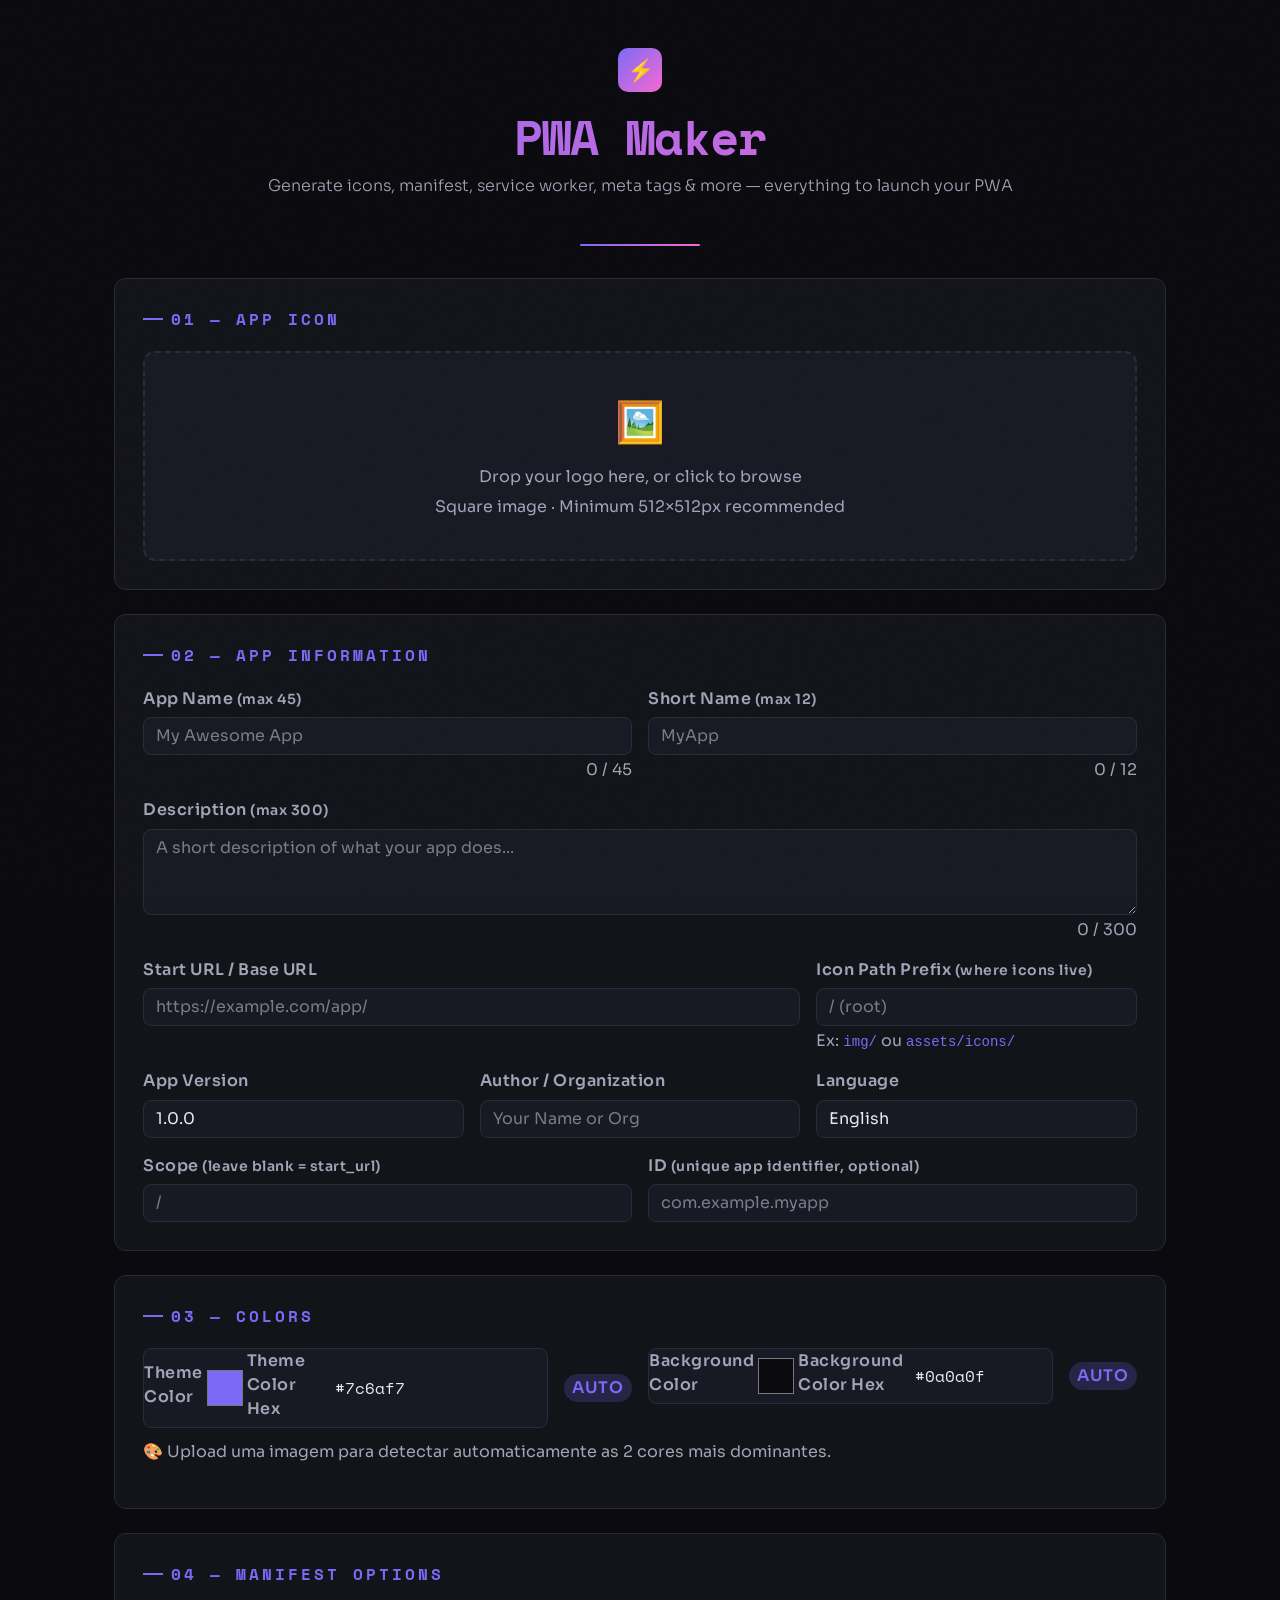
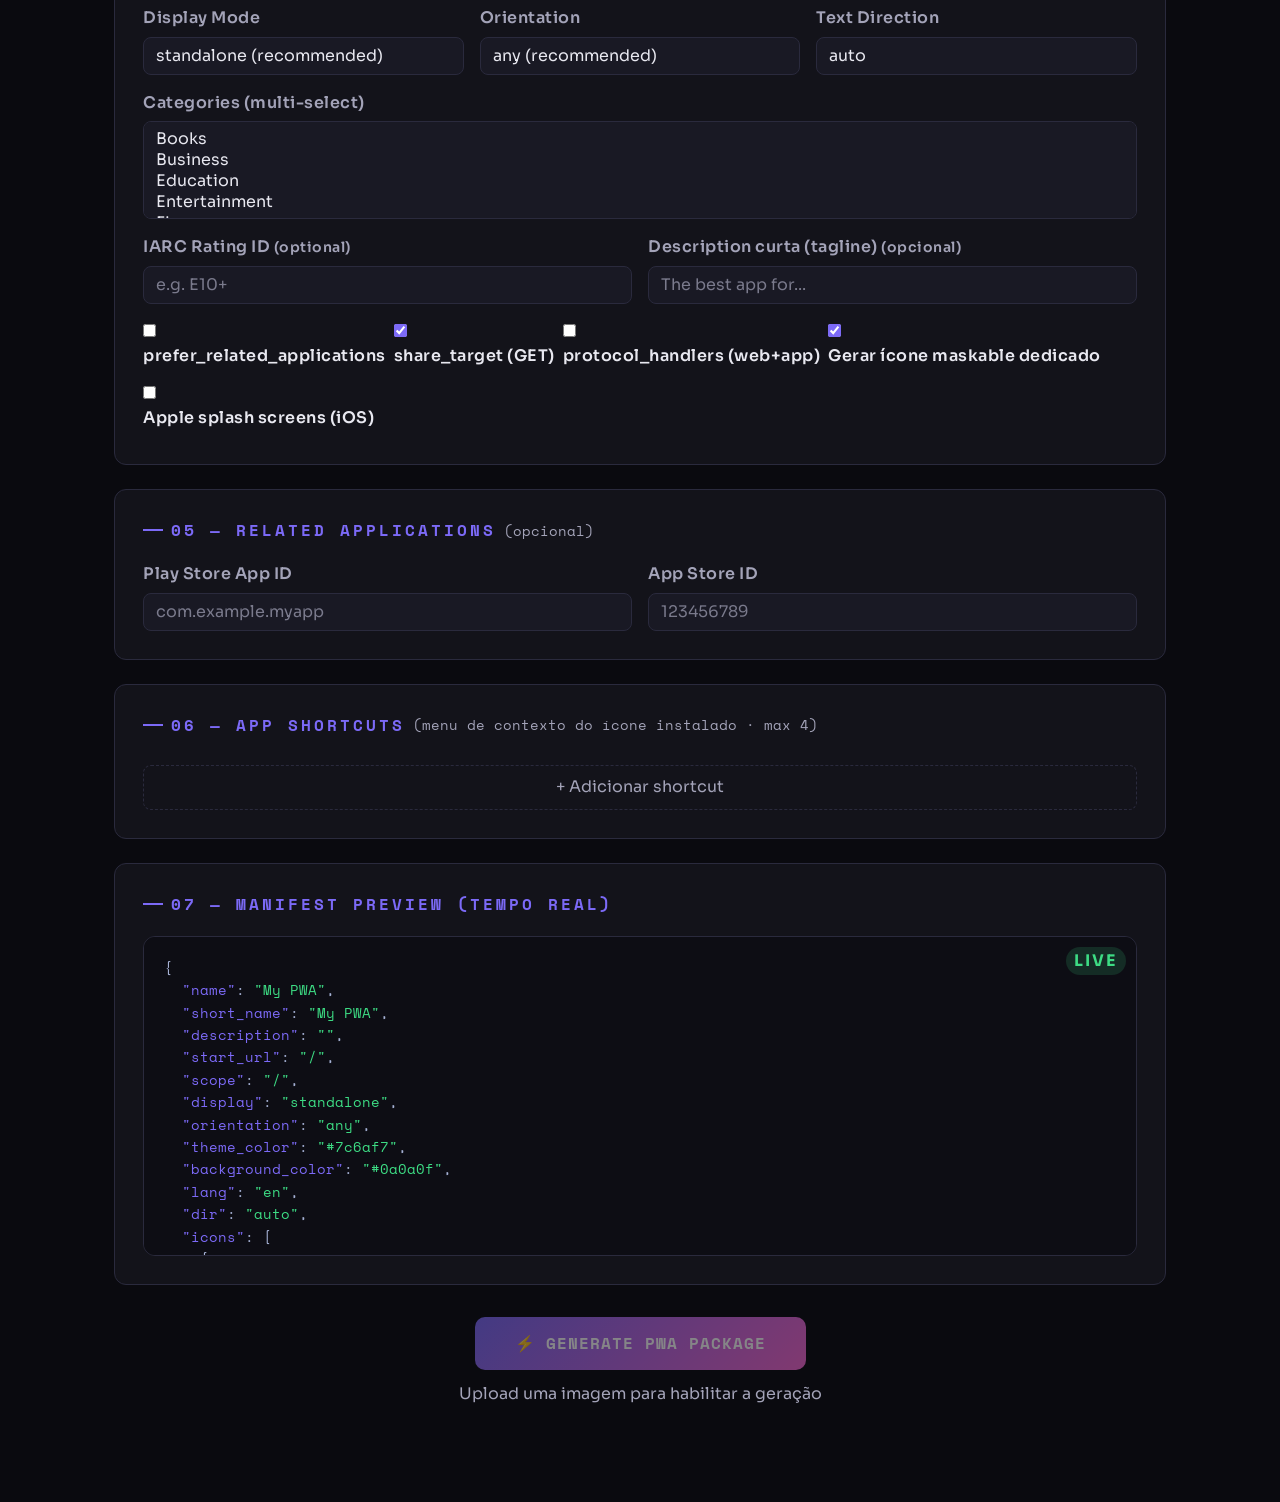
==== commit 6ec55d8b: "Update background color label visibility" ====
--- a/index.html
+++ b/index.html
@@ -304,7 +304,7 @@
                             <div class="color-input-wrap">
                                 <label for="bgColorPicker">Background Color</label>
                                 <input type="color" class="color-swatch" id="bgColorPicker" value="#0a0a0f" />
-                                <label for="bgColorHex" style="display:none;visibility:hidden">Background Color Hex</label>
+                                <label for="bgColorHex">Background Color Hex</label>
                                 <input type="text" class="color-hex" id="bgColorHex" value="#0a0a0f" maxlength="7" />
                             </div>
                             <span class="auto-badge" id="bgBadge">auto</span>
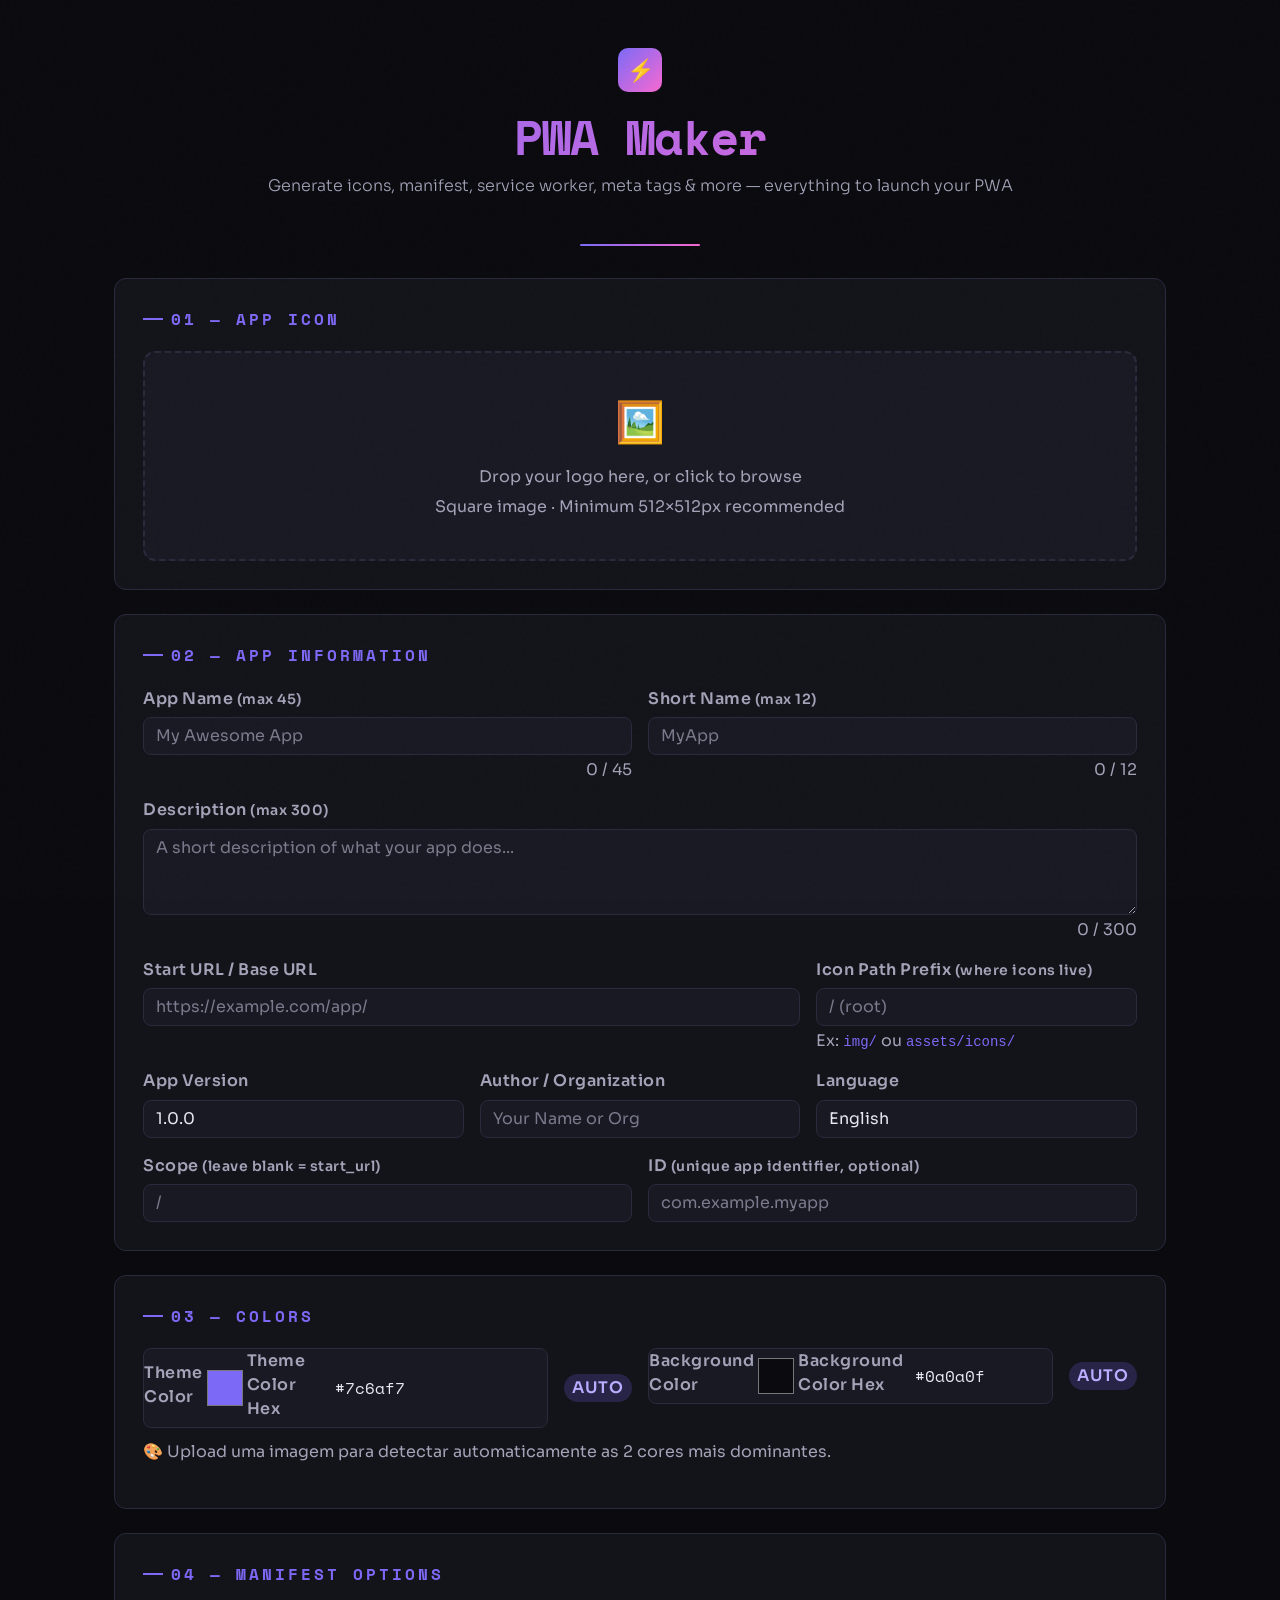
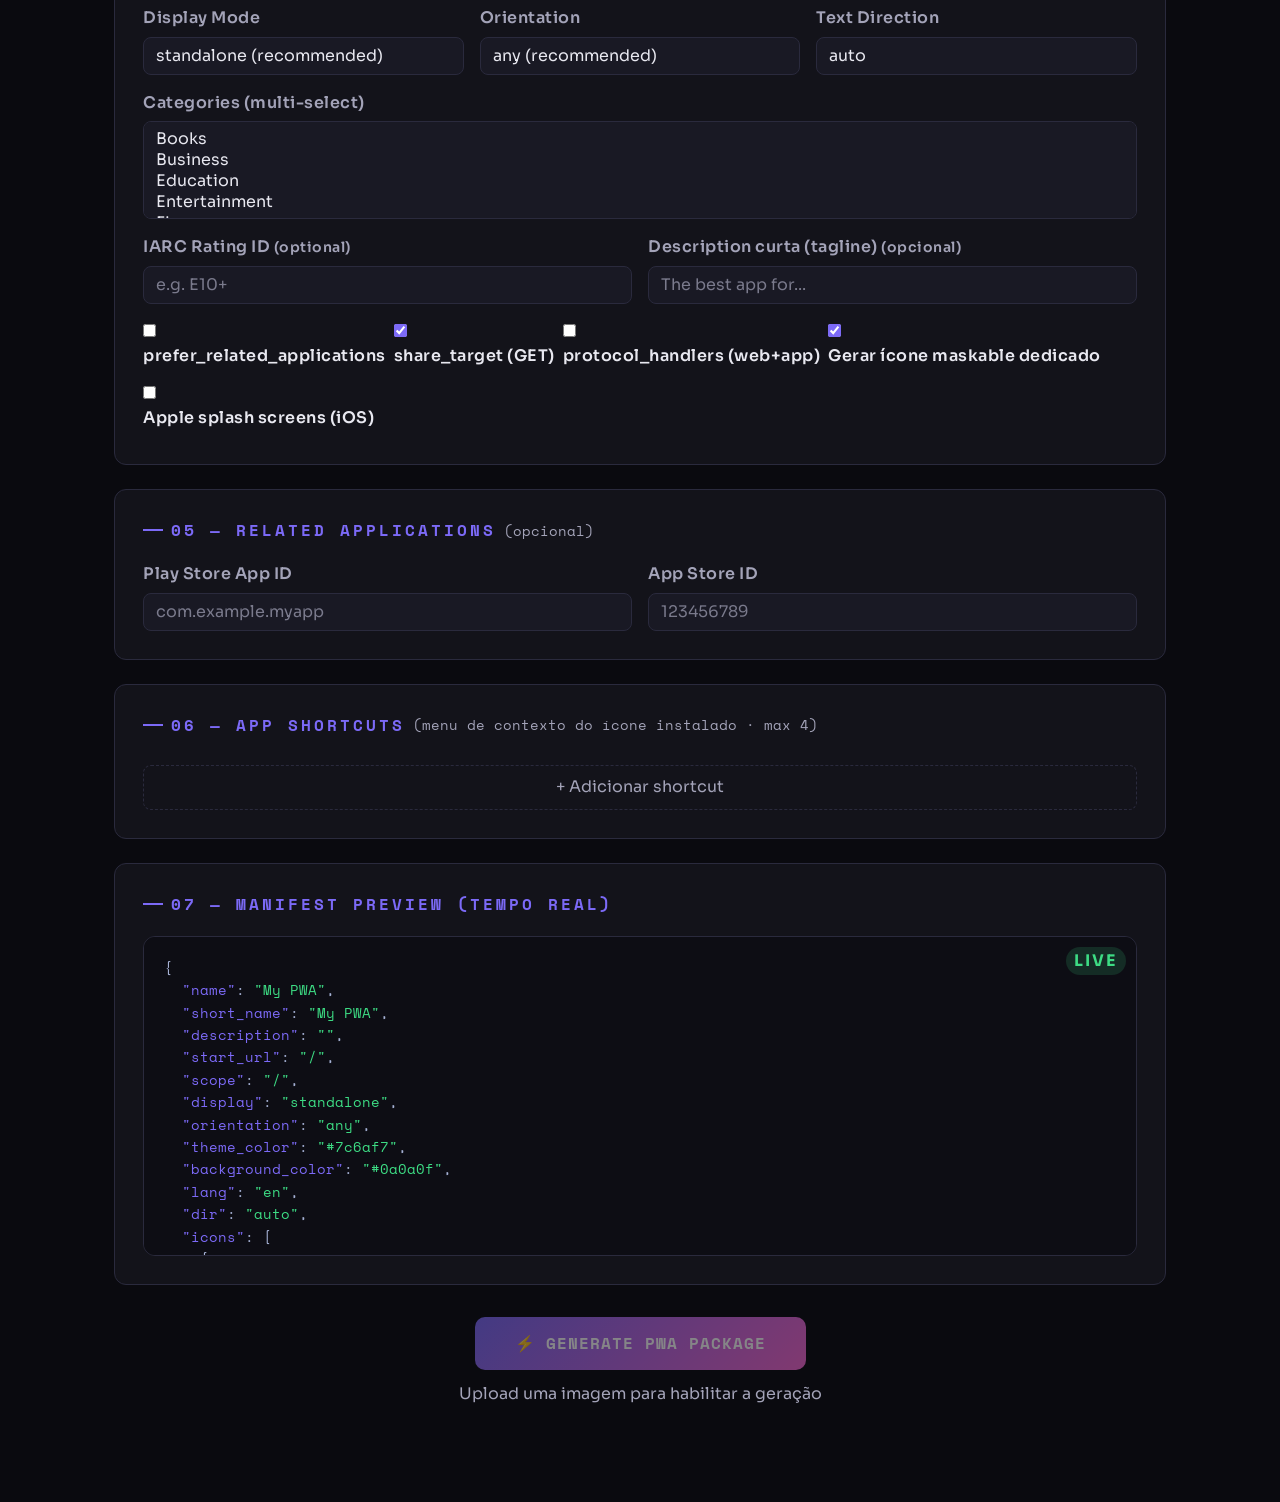
==== commit 0362c4f2: "Update select element for categories multi-select" ====
--- a/index.html
+++ b/index.html
@@ -156,7 +156,7 @@
             </p>
         </header>
 
-        <div class="main-container">
+        <main id="main" role="main" class="main-container">
             <!-- ── 01 Icon ─────────────────────────────────────────── -->
             <div class="section-card">
                 <label for="iconFile" class="section-title">01 — App Icon</label>
@@ -352,7 +352,7 @@
                     </div>
                     <div class="col-12">
                         <label for="categories">Categories (multi-select)</label>
-                        <select id="categories" class="form-select" multiple>
+                        <select name="categories" aria-label="Categories (multi-select)" id="categories" class="form-select" multiple>
                             <option value="books">Books</option>
                             <option value="business">Business</option>
                             <option value="education">Education</option>
@@ -609,7 +609,7 @@
             <div class="sticky-regen" id="stickyRegen">
                 <button class="btn-regen" id="regenBtn">↺ Regenerar com dados atuais</button>
             </div>
-        </div>
+        </main>
         <!-- /main-container -->
 
         <!-- Toast container -->
--- a/style.css
+++ b/style.css
@@ -315,7 +315,7 @@
     letter-spacing: 1px;
     text-transform: uppercase;
     background: rgba(124, 106, 247, 0.2);
-    color: var(--accent);
+    color: #b8adff;
     padding: 2px 8px;
     border-radius: 20px;
     font-weight: 600;
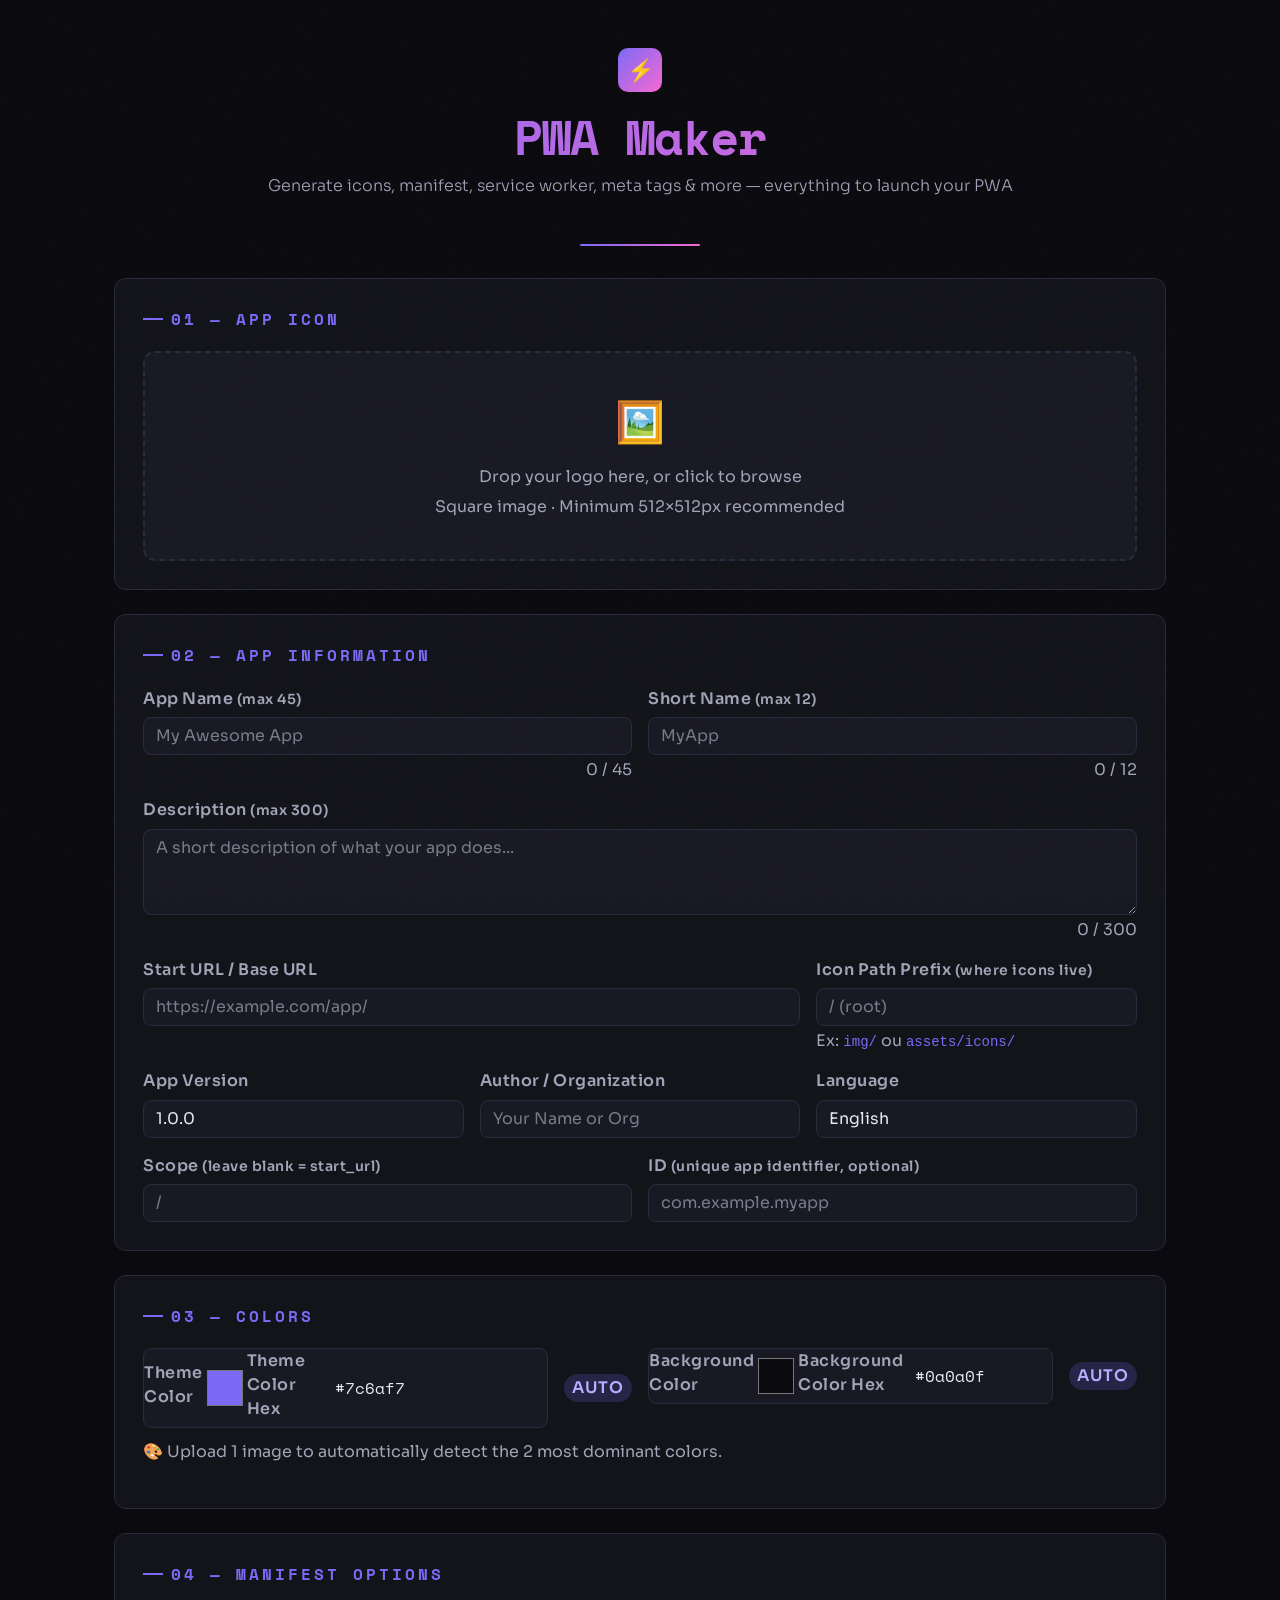
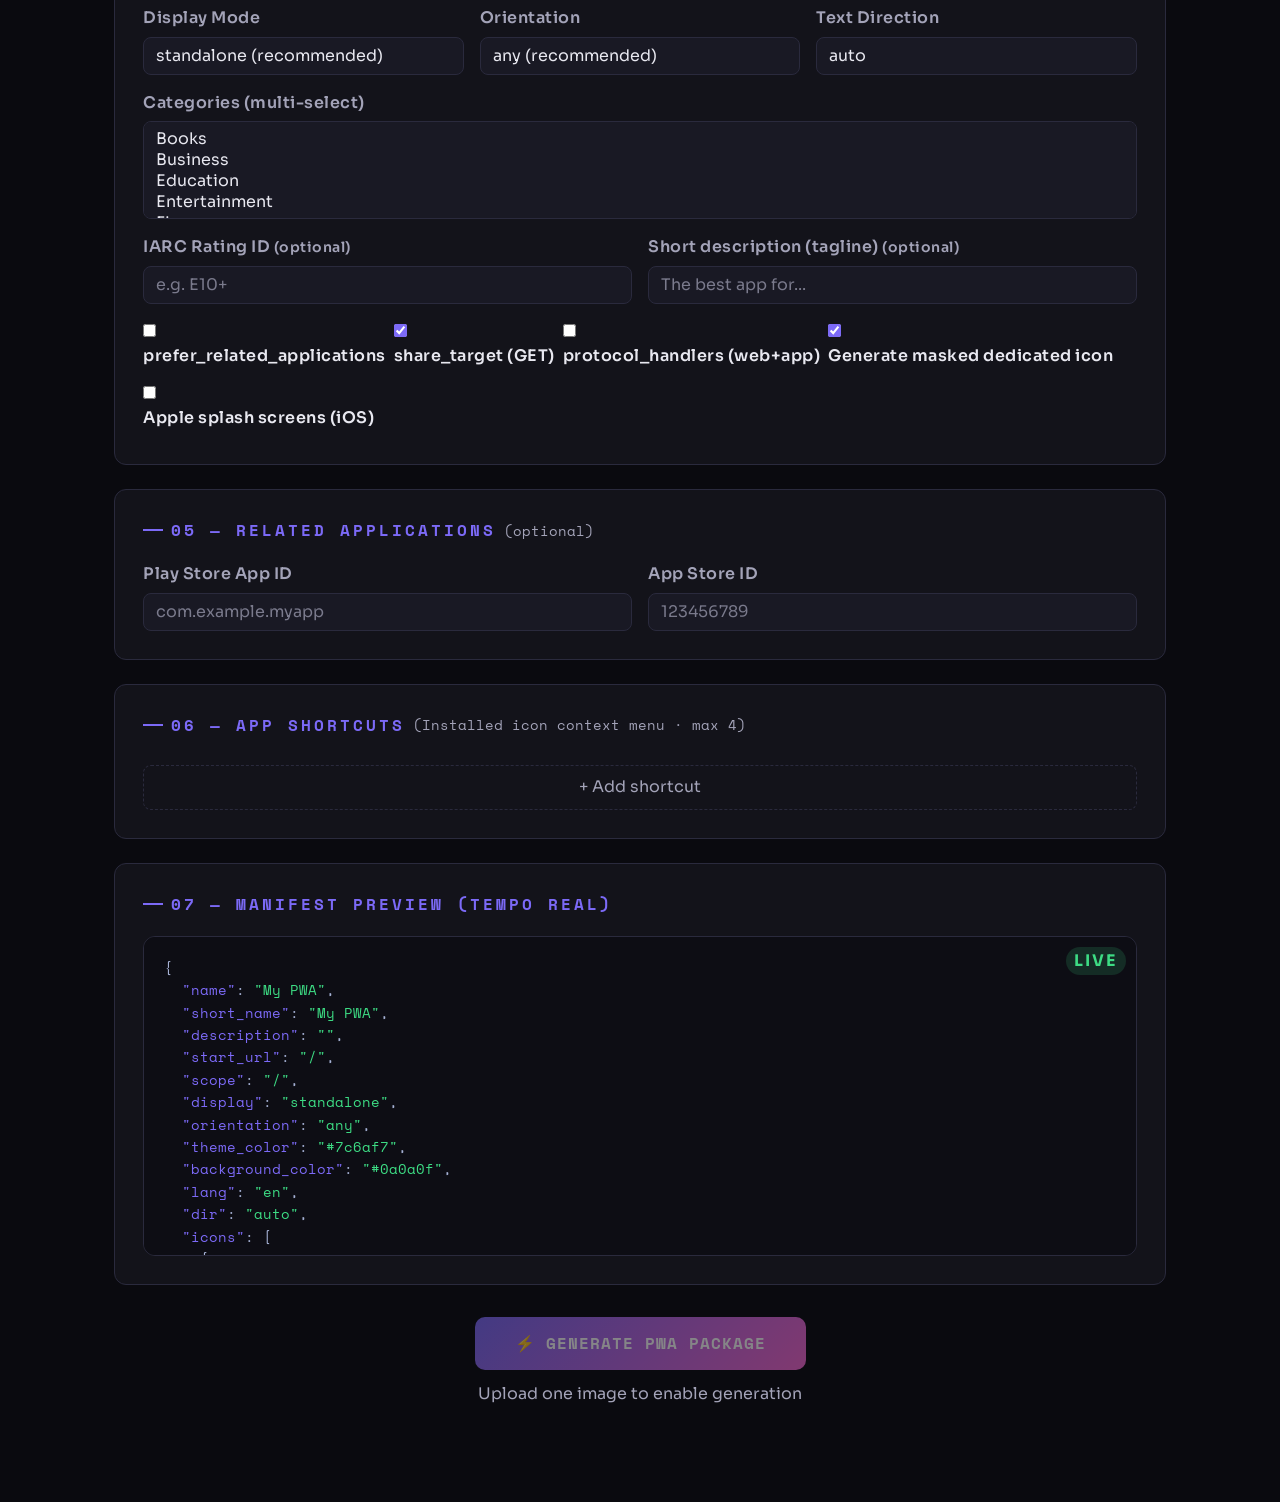
==== commit 35695770: "Translate text from Portuguese to English in index.html" ====
--- a/index.html
+++ b/index.html
@@ -178,8 +178,8 @@
                 <!-- Maskable preview -->
                 <div class="maskable-preview" id="maskablePreview">
                     <div style="color: var(--muted); width: 100%; margin-bottom: 0.25rem">
-                        🎭 <strong style="color: var(--text)">Maskable icon preview</strong> — como ficará em diferentes
-                        formatos de recorte Android:
+                        🎭 <strong style="color: var(--text)">Maskable icon preview</strong> — 
+                        How it will look like in different Android cropped formats:
                     </div>
                     <div class="mask-item mask-circle">
                         <canvas id="maskCircle" width="64" height="64"></canvas><span>Circle</span>
@@ -252,9 +252,9 @@
                         <label for="appLang">Language</label>
                         <select id="appLang" class="form-select">
                             <option value="en" data-locale="en_US">English</option>
+                            <option value="es" data-locale="es_ES">Spanish</option>
                             <option value="pt" data-locale="pt_BR">Portuguese (Brazil)</option>
                             <option value="pt-PT" data-locale="pt_PT">Portuguese (Portugal)</option>
-                            <option value="es" data-locale="es_ES">Spanish</option>
                             <option value="fr" data-locale="fr_FR">French</option>
                             <option value="de" data-locale="de_DE">German</option>
                             <option value="it" data-locale="it_IT">Italian</option>
@@ -312,7 +312,7 @@
                     </div>
                 </div>
                 <p style="color: var(--muted); margin-top: 0.75rem">
-                    🎨 Upload uma imagem para detectar automaticamente as 2 cores mais dominantes.
+                    🎨 Upload 1 image to automatically detect the 2 most dominant colors.
                 </p>
             </div>
 
@@ -388,7 +388,7 @@
                         <input type="text" id="iarc" class="form-control" placeholder="e.g. E10+" />
                     </div>
                     <div class="col-md-6">
-                        <label for="tagline">Description curta (tagline) <small style="color: var(--muted)">(opcional)</small></label>
+                        <label for="tagline">Short description (tagline) <small style="color: var(--muted)">(optional)</small></label>
                         <input
                             type="text"
                             id="tagline"
@@ -441,7 +441,7 @@
                                     for="genMaskable"
                                     class="d-flex align-items-center gap-2"
                                     style="color: var(--text); cursor: pointer;">
-                                    Gerar ícone maskable dedicado
+                                    Generate masked dedicated icon
                                 </label>
                             </div>
                             <div class="col-auto">
@@ -469,7 +469,7 @@
                             text-transform: none;
                             font-weight: 400;
                         "
-                        >(opcional)</small
+                        >(optional)</small
                     >
                 </div>
                 <div class="row g-3">
@@ -495,17 +495,17 @@
                             text-transform: none;
                             font-weight: 400;
                         "
-                        >(menu de contexto do ícone instalado · max 4)</small
+                        >(Installed icon context menu · max 4)</small
                     >
                 </div>
                 <div id="shortcutsList"></div>
-                <button class="btn-add" id="addShortcut">+ Adicionar shortcut</button>
+                <button class="btn-add" id="addShortcut">+ Add shortcut</button>
             </div>
 
             <!-- ── 07 Live Preview ─────────────────────────────────── -->
             <div class="section-card">
                 <div class="section-title">07 — Manifest Preview (tempo real)</div>
-                <div class="live-preview">
+                <div class="live-preview" tabindex="0">
                     <span class="live-badge">LIVE</span>
                     <pre id="liveManifest">{}</pre>
                 </div>
@@ -515,22 +515,22 @@
             <div style="text-align: center; margin: 2rem 0">
                 <button id="generateBtn" class="btn-generate" disabled><span>⚡</span> Generate PWA Package</button>
                 <p style="color: var(--muted); margin-top: 0.75rem" id="generateHint">
-                    Upload uma imagem para habilitar a geração
+                    Upload one image to enable generation
                 </p>
             </div>
 
             <!-- Progress -->
             <div class="progress-wrap" id="progressWrap">
-                <div class="progress-text" id="progressText">Processando...</div>
+                <div class="progress-text" id="progressText">Processing...</div>
                 <div class="progress-bar-track"><div class="progress-bar-fill" id="progressFill"></div></div>
             </div>
 
             <!-- ── Output ──────────────────────────────────────────── -->
             <div class="output-section" id="outputSection">
                 <div class="section-card">
-                    <div class="section-title">✅ Arquivos Gerados</div>
+                    <div class="section-title">✅ Generated files</div>
                     <div class="d-flex gap-3 flex-wrap align-items-center">
-                        <a id="downloadZip" class="download-btn">📦 Download icons.zip</a>
+                        <a aria-label="Download icons as zip file" id="downloadZip" class="download-btn">📦 Download icons.zip</a>
                         <div style="color: var(--muted)" id="zipContents"></div>
                     </div>
                 </div>
@@ -564,8 +564,8 @@
                     </div>
                     <div class="tab-content" id="swTab">
                         <div style="color: var(--muted); margin-bottom: 0.75rem; padding: 0 2px">
-                            ⚙️ Coloque na <strong style="color: var(--text)">raiz do site</strong> (mesmo nível do
-                            index.html). O registro está incluído no HTML Head.
+                            ⚙️ Coloque na <strong style="color: var(--text)">raiz do site</strong> (same level as 
+                            index.html). The registry is included in HTML Head tag.
                         </div>
                         <div class="code-block">
                             <button class="btn-copy" onclick="copyCode('swCode')">copy</button>
@@ -580,8 +580,8 @@
                     </div>
                     <div class="tab-content" id="offlineTab">
                         <div style="color: var(--muted); margin-bottom: 0.75rem; padding: 0 2px">
-                            📴 Página exibida quando o usuário está offline e a página não está em cache. Salve como
-                            <strong style="color: var(--text)">offline.html</strong> na raiz.
+                            📴 The webpage is exibited when the user is offline and the page is not in cache.
+                            Save as <strong style="color: var(--text)">offline.html</strong> in root.
                         </div>
                         <div class="code-block">
                             <button class="btn-copy" onclick="copyCode('offlineCode')">copy</button>
@@ -591,7 +591,7 @@
                     <div class="tab-content" id="robotsTab">
                         <div style="color: var(--muted); margin-bottom: 0.75rem; padding: 0 2px">
                             🤖 <strong style="color: var(--text)">robots.txt</strong> +
-                            <strong style="color: var(--text)">sitemap.xml</strong> básicos gerados com sua URL.
+                            Basic <strong style="color: var(--text)">sitemap.xml</strong> generated with your URL.
                         </div>
                         <div class="code-block" style="margin-bottom: 0.75rem">
                             <button class="btn-copy" onclick="copyCode('robotsCode')">copy robots.txt</button>
@@ -607,7 +607,7 @@
 
             <!-- Sticky regen -->
             <div class="sticky-regen" id="stickyRegen">
-                <button class="btn-regen" id="regenBtn">↺ Regenerar com dados atuais</button>
+                <button class="btn-regen" id="regenBtn">↺ Regenerated updated data</button>
             </div>
         </main>
         <!-- /main-container -->
--- a/style.css
+++ b/style.css
@@ -43,7 +43,14 @@
     z-index: 9999;
     opacity: 0.4;
 }
-
+.select2-container .select2-search__field {
+  color: #e8e8f0;
+}
+
+.select2-container .select2-search__field::placeholder {
+  color: #e8e8f0;
+  opacity: 1;
+}
 header {
     padding: 3rem 0 2rem;
     text-align: center;
